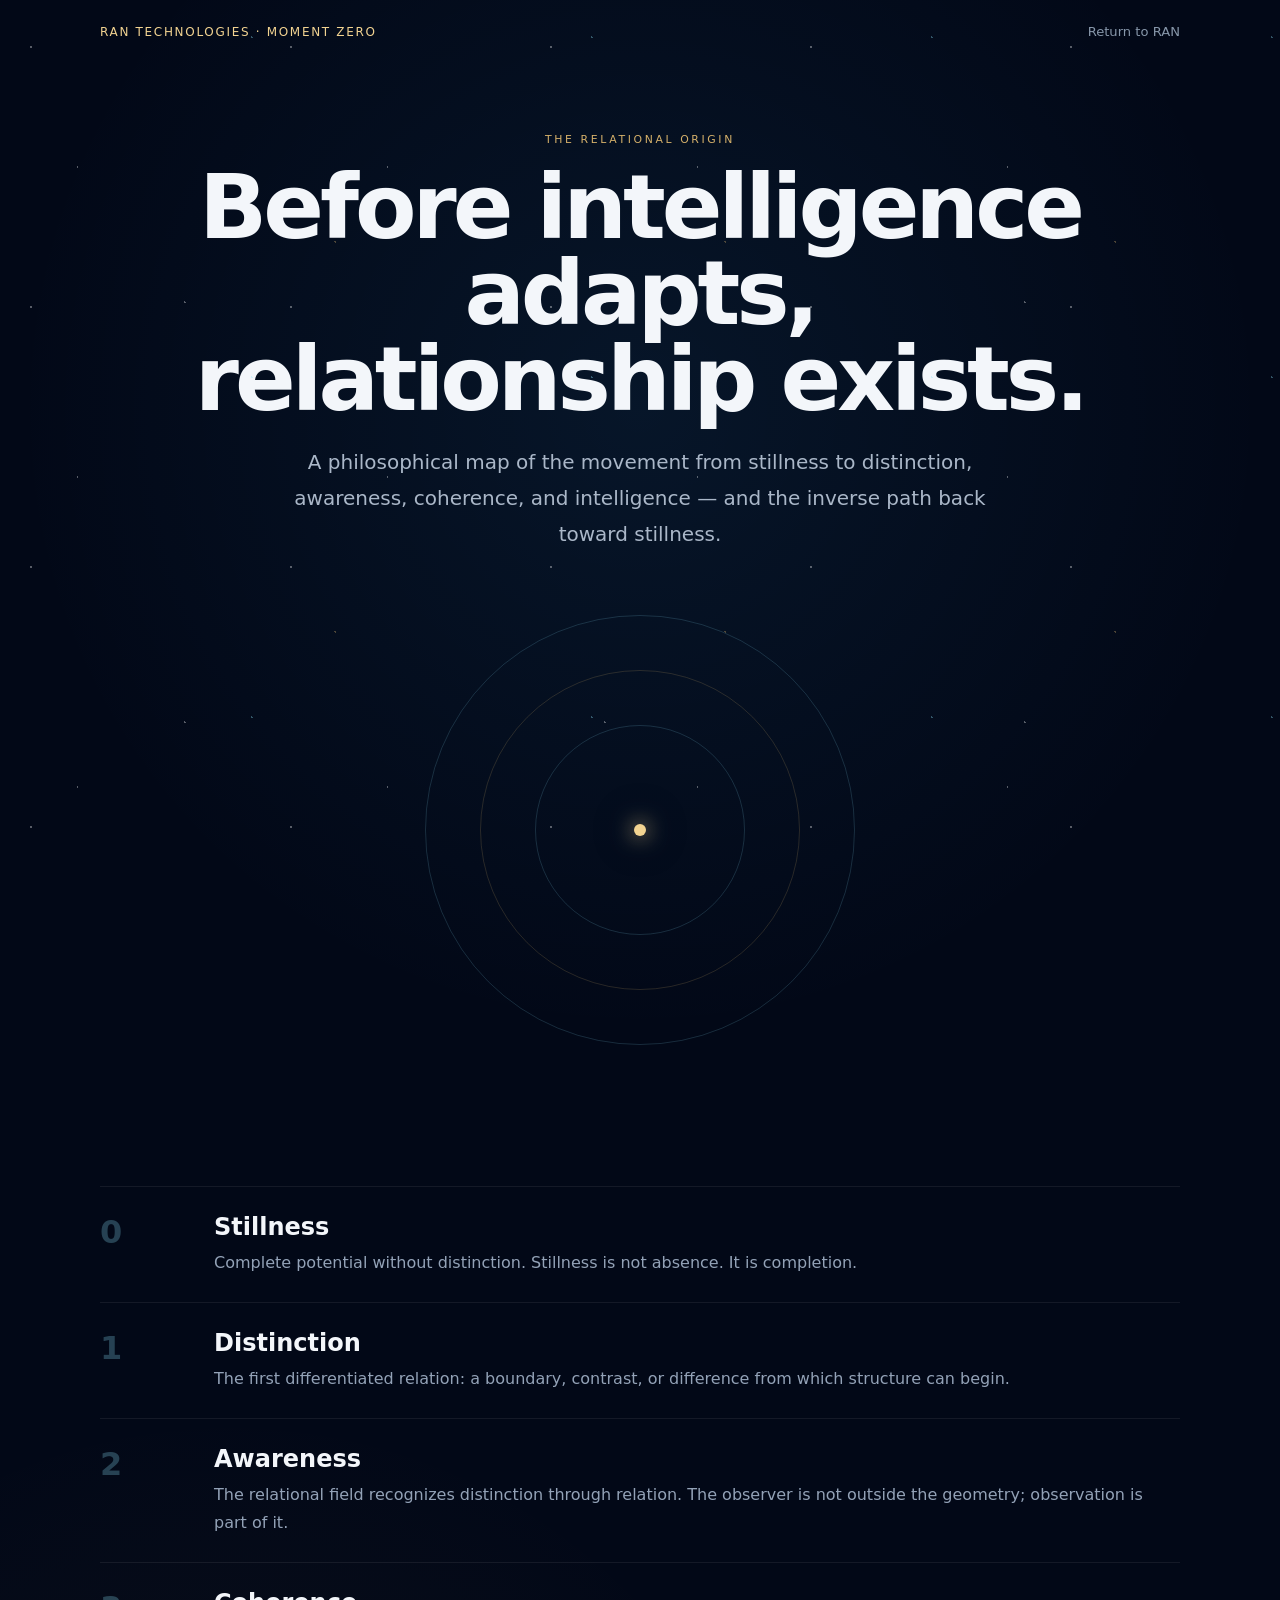
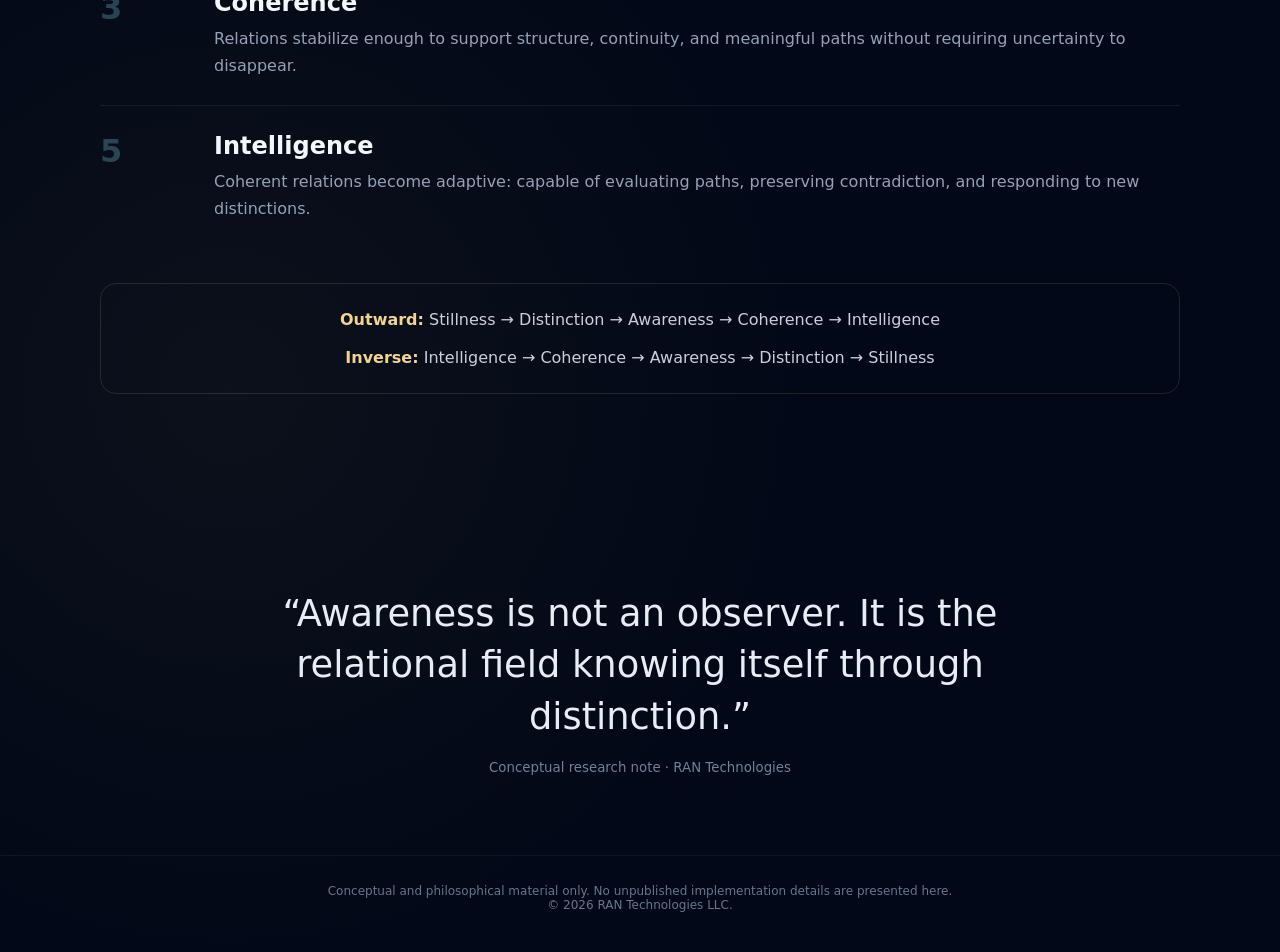
==== relational-origin.html @ 59e43787 "Add files via upload" ====
<!doctype html>
<html lang="en">
<head>
<meta charset="utf-8">
<meta name="viewport" content="width=device-width,initial-scale=1">
<title>The Relational Origin — RAN Technologies</title>
<meta name="robots" content="noindex,nofollow">
<style>
:root{--bg:#020817;--panel:#071122;--blue:#3fb7ff;--blue2:#8fe6ff;--gold:#d5b06a;--gold2:#f2d391;--text:#f3f6fa;--muted:#93a2b7}
*{box-sizing:border-box}html{scroll-behavior:smooth}body{margin:0;background:
radial-gradient(circle at 50% 16%,rgba(63,183,255,.08),transparent 28%),
radial-gradient(circle at 18% 78%,rgba(213,176,106,.05),transparent 26%),
#020817;color:var(--text);font-family:Inter,ui-sans-serif,system-ui,-apple-system,Segoe UI,sans-serif}
body:before{content:"";position:fixed;inset:0;pointer-events:none;opacity:.34;background-image:
radial-gradient(circle at 12% 18%,#fff 0 1px,transparent 1px),
radial-gradient(circle at 74% 11%,#8fe6ff 0 1px,transparent 1px),
radial-gradient(circle at 44% 72%,#fff 0 1px,transparent 1px),
radial-gradient(circle at 86% 62%,#d5b06a 0 1px,transparent 1px),
radial-gradient(circle at 25% 54%,#fff 0 1px,transparent 1px);background-size:260px 260px,340px 340px,420px 420px,390px 390px,310px 310px}
.wrap{width:min(1080px,calc(100% - 36px));margin:auto}.top{padding:24px 0;display:flex;justify-content:space-between;align-items:center}.brand{font-size:.75rem;letter-spacing:.14em;color:var(--gold2);text-transform:uppercase}.back{color:#8797aa;text-decoration:none;font-size:.82rem}.back:hover{color:#fff}
.hero{min-height:66vh;display:grid;place-items:center;text-align:center;padding:70px 0 46px}.eyebrow{text-transform:uppercase;letter-spacing:.24em;font-size:.68rem;color:var(--gold)}h1{font-size:clamp(2.8rem,7vw,6.2rem);line-height:.96;margin:18px 0 22px;letter-spacing:-.045em}.lead{max-width:710px;margin:auto;color:#aab7c8;font-size:clamp(1rem,1.8vw,1.25rem);line-height:1.8}
.origin-field{width:min(500px,82vw);aspect-ratio:1;margin:28px auto 10px;position:relative}.ring{position:absolute;border-radius:50%;left:50%;top:50%;transform:translate(-50%,-50%);border:1px solid rgba(143,230,255,.16)}.r1{width:86%;height:86%}.r2{width:64%;height:64%;border-color:rgba(213,176,106,.18)}.r3{width:42%;height:42%}.still{position:absolute;width:12px;height:12px;background:var(--gold2);border-radius:50%;left:calc(50% - 6px);top:calc(50% - 6px);box-shadow:0 0 20px var(--gold2),0 0 70px rgba(213,176,106,.35)}
.moments{padding:50px 0 80px}.moment{display:grid;grid-template-columns:90px 1fr;gap:24px;padding:26px 0;border-top:1px solid rgba(255,255,255,.07)}.moment .n{font-size:2rem;color:rgba(143,230,255,.26);font-weight:700}.moment h2{margin:0 0 8px;font-size:1.5rem}.moment p{margin:0;color:var(--muted);line-height:1.7}.inverse{margin:34px 0;padding:26px;border:1px solid rgba(213,176,106,.16);border-radius:16px;text-align:center;color:#c8d1dc}.inverse strong{color:var(--gold2)}
.quote{padding:80px 0;text-align:center}.quote p{font-size:clamp(1.35rem,3vw,2.3rem);line-height:1.4;max-width:820px;margin:0 auto;color:#e7edf5}.quote small{display:block;margin-top:18px;color:#708198}
footer{padding:28px 0 40px;color:#66778c;font-size:.75rem;text-align:center;border-top:1px solid rgba(255,255,255,.05)}
@media(max-width:620px){.moment{grid-template-columns:52px 1fr}.moment .n{font-size:1.45rem}}
</style>
</head>
<body>
<div class="wrap top"><div class="brand">RAN Technologies · Moment Zero</div><a class="back" href="index.html">Return to RAN</a></div>
<main>
<section class="hero"><div class="wrap"><div class="eyebrow">The Relational Origin</div><h1>Before intelligence adapts,<br>relationship exists.</h1><p class="lead">A philosophical map of the movement from stillness to distinction, awareness, coherence, and intelligence — and the inverse path back toward stillness.</p><div class="origin-field"><div class="ring r1"></div><div class="ring r2"></div><div class="ring r3"></div><div class="still"></div></div></div></section>
<section class="moments"><div class="wrap">
<div class="moment"><div class="n">0</div><div><h2>Stillness</h2><p>Complete potential without distinction. Stillness is not absence. It is completion.</p></div></div>
<div class="moment"><div class="n">1</div><div><h2>Distinction</h2><p>The first differentiated relation: a boundary, contrast, or difference from which structure can begin.</p></div></div>
<div class="moment"><div class="n">2</div><div><h2>Awareness</h2><p>The relational field recognizes distinction through relation. The observer is not outside the geometry; observation is part of it.</p></div></div>
<div class="moment"><div class="n">3</div><div><h2>Coherence</h2><p>Relations stabilize enough to support structure, continuity, and meaningful paths without requiring uncertainty to disappear.</p></div></div>
<div class="moment"><div class="n">5</div><div><h2>Intelligence</h2><p>Coherent relations become adaptive: capable of evaluating paths, preserving contradiction, and responding to new distinctions.</p></div></div>
<div class="inverse"><strong>Outward:</strong> Stillness → Distinction → Awareness → Coherence → Intelligence<br><br><strong>Inverse:</strong> Intelligence → Coherence → Awareness → Distinction → Stillness</div>
</div></section>
<section class="quote"><div class="wrap"><p>“Awareness is not an observer. It is the relational field knowing itself through distinction.”</p><small>Conceptual research note · RAN Technologies</small></div></section>
</main>
<footer><div class="wrap">Conceptual and philosophical material only. No unpublished implementation details are presented here.<br>© 2026 RAN Technologies LLC.</div></footer>
</body></html>
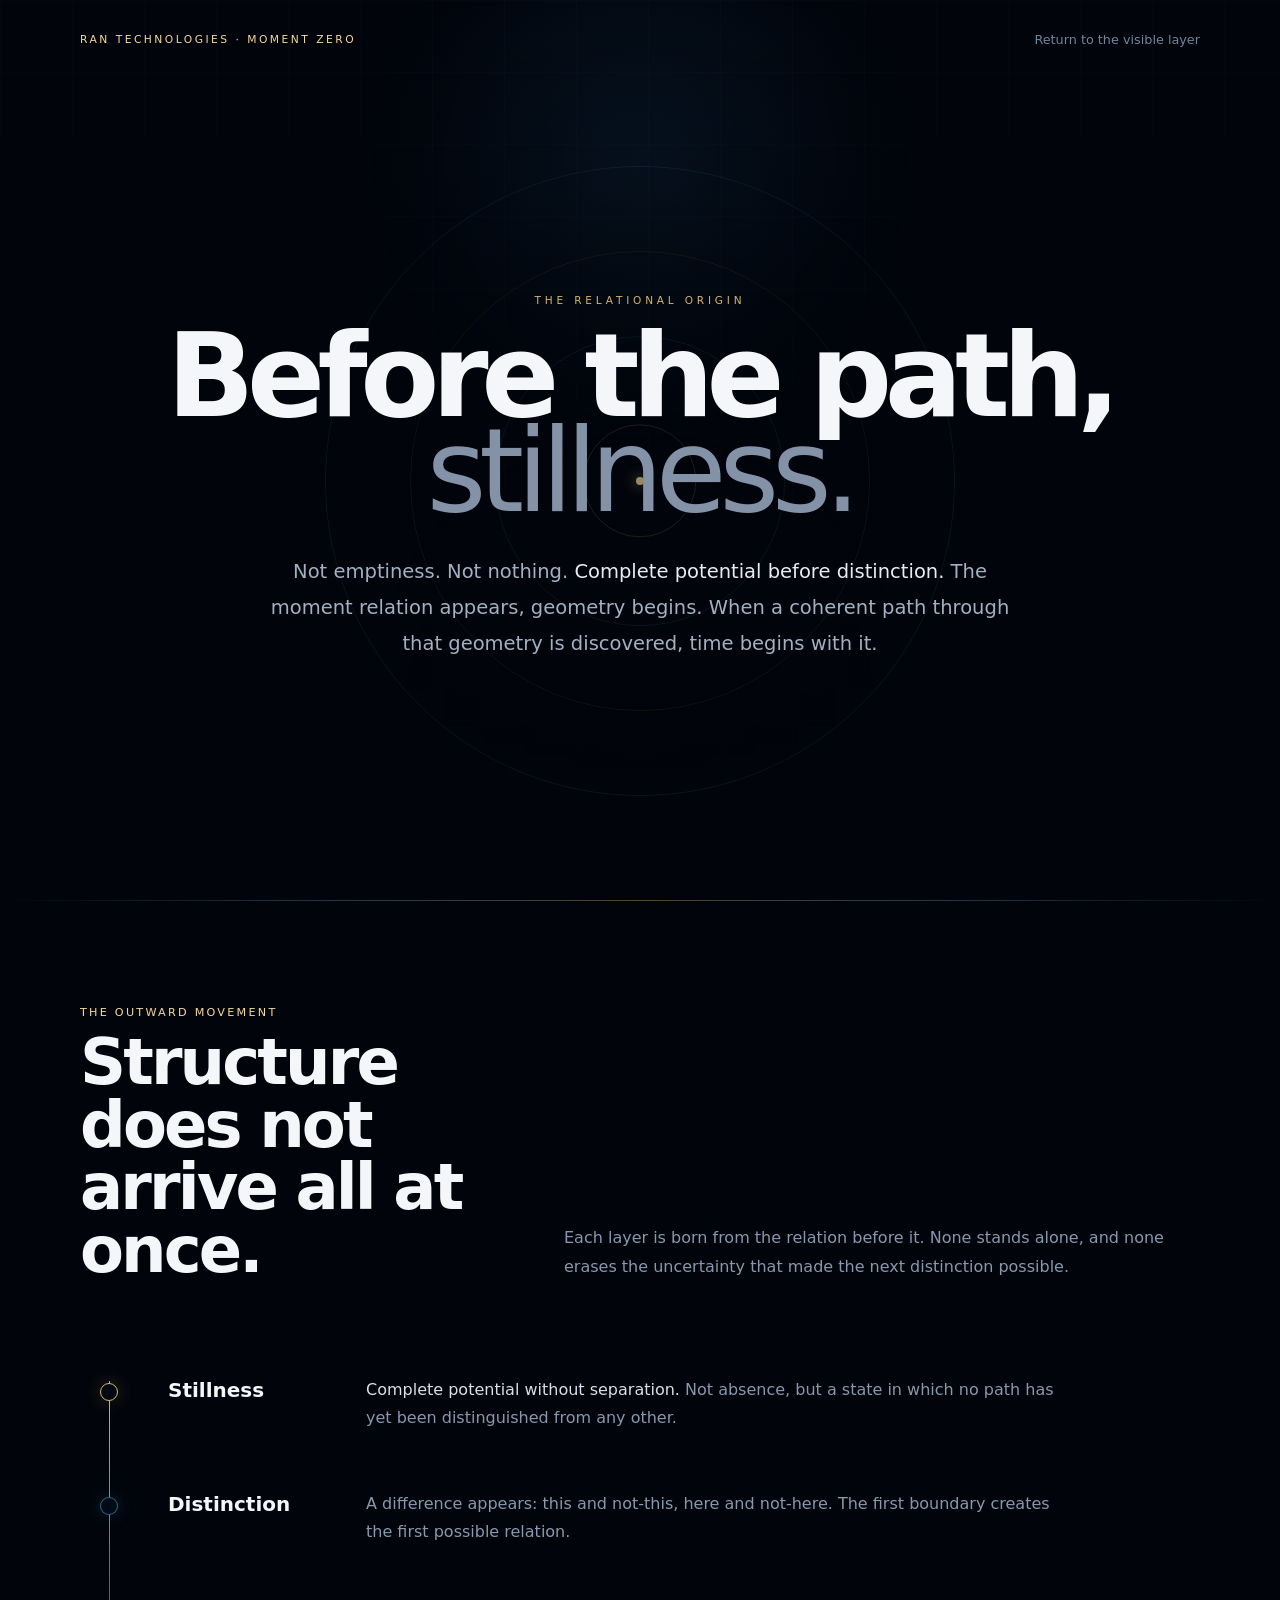
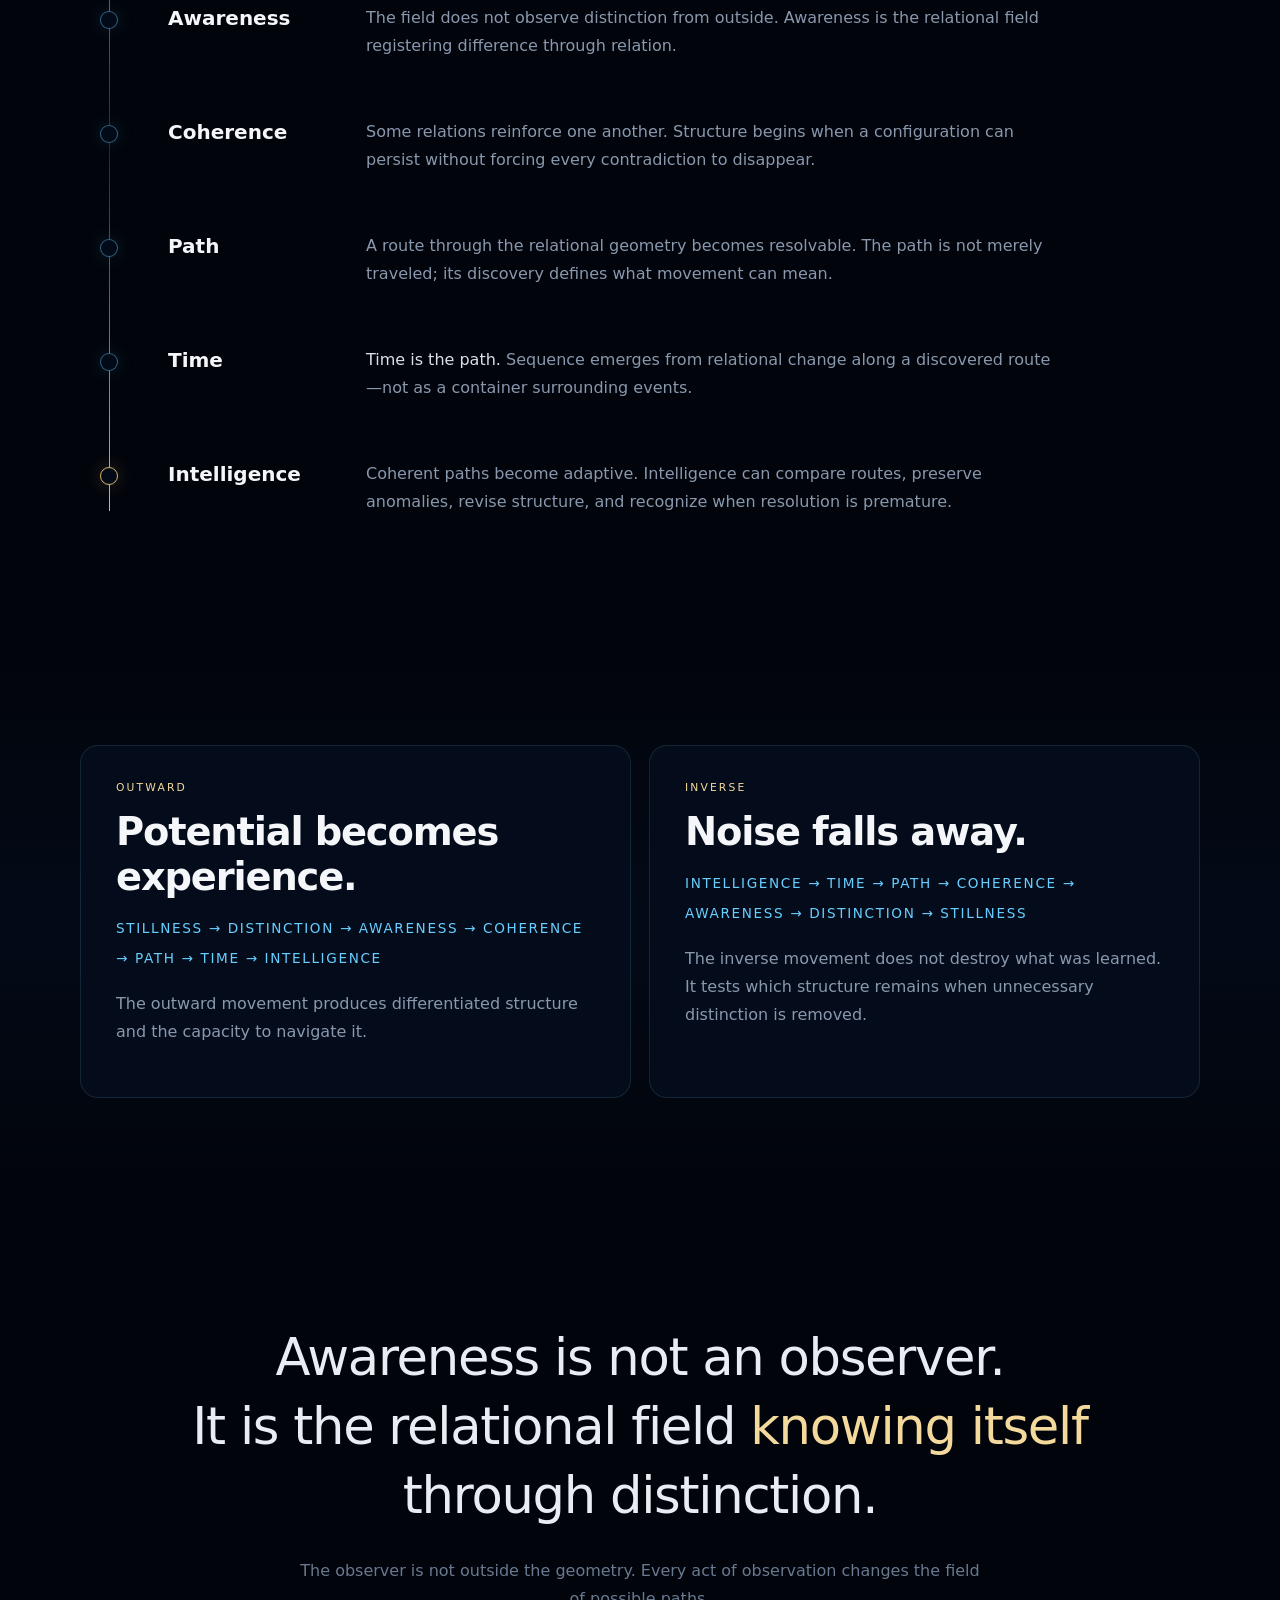
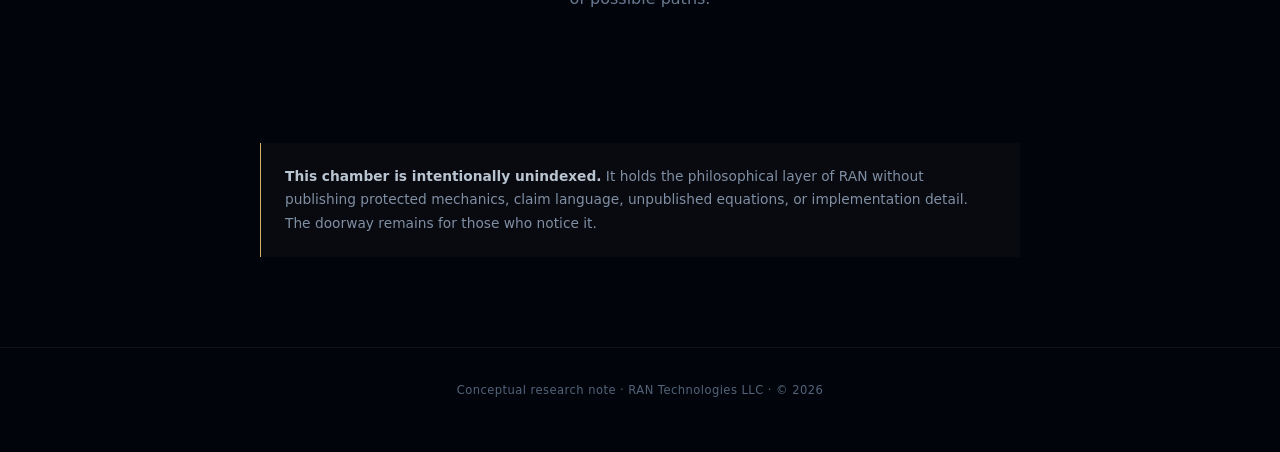
==== commit 2b745114: "Refactor site assets and rebuild hidden origin page" ====
--- a/relational-origin.html
+++ b/relational-origin.html
@@ -1,44 +1,60 @@
 <!doctype html>
 <html lang="en">
 <head>
-<meta charset="utf-8">
-<meta name="viewport" content="width=device-width,initial-scale=1">
-<title>The Relational Origin — RAN Technologies</title>
-<meta name="robots" content="noindex,nofollow">
-<style>
-:root{--bg:#020817;--panel:#071122;--blue:#3fb7ff;--blue2:#8fe6ff;--gold:#d5b06a;--gold2:#f2d391;--text:#f3f6fa;--muted:#93a2b7}
-*{box-sizing:border-box}html{scroll-behavior:smooth}body{margin:0;background:
-radial-gradient(circle at 50% 16%,rgba(63,183,255,.08),transparent 28%),
-radial-gradient(circle at 18% 78%,rgba(213,176,106,.05),transparent 26%),
-#020817;color:var(--text);font-family:Inter,ui-sans-serif,system-ui,-apple-system,Segoe UI,sans-serif}
-body:before{content:"";position:fixed;inset:0;pointer-events:none;opacity:.34;background-image:
-radial-gradient(circle at 12% 18%,#fff 0 1px,transparent 1px),
-radial-gradient(circle at 74% 11%,#8fe6ff 0 1px,transparent 1px),
-radial-gradient(circle at 44% 72%,#fff 0 1px,transparent 1px),
-radial-gradient(circle at 86% 62%,#d5b06a 0 1px,transparent 1px),
-radial-gradient(circle at 25% 54%,#fff 0 1px,transparent 1px);background-size:260px 260px,340px 340px,420px 420px,390px 390px,310px 310px}
-.wrap{width:min(1080px,calc(100% - 36px));margin:auto}.top{padding:24px 0;display:flex;justify-content:space-between;align-items:center}.brand{font-size:.75rem;letter-spacing:.14em;color:var(--gold2);text-transform:uppercase}.back{color:#8797aa;text-decoration:none;font-size:.82rem}.back:hover{color:#fff}
-.hero{min-height:66vh;display:grid;place-items:center;text-align:center;padding:70px 0 46px}.eyebrow{text-transform:uppercase;letter-spacing:.24em;font-size:.68rem;color:var(--gold)}h1{font-size:clamp(2.8rem,7vw,6.2rem);line-height:.96;margin:18px 0 22px;letter-spacing:-.045em}.lead{max-width:710px;margin:auto;color:#aab7c8;font-size:clamp(1rem,1.8vw,1.25rem);line-height:1.8}
-.origin-field{width:min(500px,82vw);aspect-ratio:1;margin:28px auto 10px;position:relative}.ring{position:absolute;border-radius:50%;left:50%;top:50%;transform:translate(-50%,-50%);border:1px solid rgba(143,230,255,.16)}.r1{width:86%;height:86%}.r2{width:64%;height:64%;border-color:rgba(213,176,106,.18)}.r3{width:42%;height:42%}.still{position:absolute;width:12px;height:12px;background:var(--gold2);border-radius:50%;left:calc(50% - 6px);top:calc(50% - 6px);box-shadow:0 0 20px var(--gold2),0 0 70px rgba(213,176,106,.35)}
-.moments{padding:50px 0 80px}.moment{display:grid;grid-template-columns:90px 1fr;gap:24px;padding:26px 0;border-top:1px solid rgba(255,255,255,.07)}.moment .n{font-size:2rem;color:rgba(143,230,255,.26);font-weight:700}.moment h2{margin:0 0 8px;font-size:1.5rem}.moment p{margin:0;color:var(--muted);line-height:1.7}.inverse{margin:34px 0;padding:26px;border:1px solid rgba(213,176,106,.16);border-radius:16px;text-align:center;color:#c8d1dc}.inverse strong{color:var(--gold2)}
-.quote{padding:80px 0;text-align:center}.quote p{font-size:clamp(1.35rem,3vw,2.3rem);line-height:1.4;max-width:820px;margin:0 auto;color:#e7edf5}.quote small{display:block;margin-top:18px;color:#708198}
-footer{padding:28px 0 40px;color:#66778c;font-size:.75rem;text-align:center;border-top:1px solid rgba(255,255,255,.05)}
-@media(max-width:620px){.moment{grid-template-columns:52px 1fr}.moment .n{font-size:1.45rem}}
-</style>
+  <meta charset="utf-8">
+  <meta name="viewport" content="width=device-width,initial-scale=1">
+  <title>Moment Zero — The Relational Origin</title>
+  <meta name="description" content="A private conceptual chamber tracing the movement from stillness through distinction, awareness, coherence, path, time, and intelligence.">
+  <meta name="robots" content="noindex,nofollow,noarchive">
+  <meta name="theme-color" content="#01040b">
+  <link rel="canonical" href="https://ran-technologies.com/relational-origin.html">
+  <link rel="icon" type="image/png" sizes="32x32" href="favicon-32.png">
+  <link rel="icon" type="image/png" sizes="16x16" href="favicon-16.png">
+  <link rel="icon" href="favicon.ico" sizes="any">
+  <style>
+    :root{--void:#01040b;--deep:#030a17;--panel:rgba(6,15,31,.72);--blue:#68cfff;--pale:#b8edff;--gold:#d7b36a;--gold2:#f4d99c;--ink:#f4f6f9;--muted:#8998ad;--line:rgba(116,211,255,.13)}
+    *{box-sizing:border-box}html{scroll-behavior:smooth}body{margin:0;background:var(--void);color:var(--ink);font-family:Inter,ui-sans-serif,system-ui,-apple-system,"Segoe UI",sans-serif;overflow-x:hidden}
+    body:before{content:"";position:fixed;inset:0;pointer-events:none;background:radial-gradient(circle at 50% 18%,rgba(71,181,255,.09),transparent 28%),radial-gradient(circle at 50% 78%,rgba(215,179,106,.035),transparent 34%),linear-gradient(rgba(255,255,255,.012) 1px,transparent 1px),linear-gradient(90deg,rgba(255,255,255,.012) 1px,transparent 1px);background-size:auto,auto,72px 72px,72px 72px;mask-image:linear-gradient(to bottom,#000,transparent 92%)}
+    a{color:inherit}.shell{width:min(1120px,calc(100% - 38px));margin:auto}.top{height:78px;display:flex;align-items:center;justify-content:space-between;position:relative;z-index:3}.sigil{font-size:.67rem;letter-spacing:.23em;text-transform:uppercase;color:var(--gold2)}.return{text-decoration:none;color:#74859b;font-size:.8rem}.return:hover,.return:focus-visible{color:#fff}
+    .hero{min-height:calc(100vh - 78px);display:grid;place-items:center;text-align:center;position:relative}.hero-inner{position:relative;z-index:2;padding:68px 0 90px}.kicker{font-size:.66rem;letter-spacing:.36em;text-transform:uppercase;color:var(--gold);margin-bottom:23px}.hero h1{font-size:clamp(3.4rem,9vw,8.8rem);line-height:.83;letter-spacing:-.065em;margin:0}.hero h1 span{display:block;color:#8392a7;font-weight:300}.thesis{max-width:760px;margin:34px auto 0;color:#a3b0c1;font-size:clamp(1rem,1.7vw,1.22rem);line-height:1.85}.thesis strong{color:#e8edf3;font-weight:500}
+    .field{width:min(630px,86vw);aspect-ratio:1;position:absolute;left:50%;top:49%;transform:translate(-50%,-50%);opacity:.62;z-index:0}.ring{position:absolute;left:50%;top:50%;transform:translate(-50%,-50%);border:1px solid var(--line);border-radius:50%}.r1{width:100%;height:100%}.r2{width:73%;height:73%;border-color:rgba(215,179,106,.13)}.r3{width:46%;height:46%}.r4{width:18%;height:18%;border-color:rgba(215,179,106,.24)}.origin{position:absolute;width:8px;height:8px;border-radius:50%;left:calc(50% - 4px);top:calc(50% - 4px);background:var(--gold2);box-shadow:0 0 15px var(--gold2),0 0 55px rgba(215,179,106,.45)}
+    .threshold{height:1px;background:linear-gradient(90deg,transparent,rgba(104,207,255,.25),rgba(215,179,106,.38),rgba(104,207,255,.25),transparent)}
+    .sequence{padding:105px 0}.sequence-head{display:grid;grid-template-columns:.8fr 1.2fr;gap:60px;margin-bottom:65px}.eyebrow{color:var(--gold2);font-size:.7rem;letter-spacing:.2em;text-transform:uppercase}.sequence-head h2{font-size:clamp(2rem,5vw,4.4rem);letter-spacing:-.045em;line-height:.98;margin:12px 0 0}.sequence-head p{color:var(--muted);line-height:1.85;margin:0;align-self:end}
+    .moments{position:relative}.moments:before{content:"";position:absolute;left:29px;top:34px;bottom:34px;width:1px;background:linear-gradient(var(--gold),rgba(104,207,255,.2),var(--gold))}.moment{display:grid;grid-template-columns:60px 170px 1fr;gap:28px;padding:29px 0;position:relative}.number{width:18px;height:18px;border:1px solid rgba(104,207,255,.45);background:var(--deep);border-radius:50%;margin:7px 0 0 20px;box-shadow:0 0 18px rgba(104,207,255,.17);position:relative;z-index:1}.moment:first-child .number,.moment:last-child .number{border-color:var(--gold);box-shadow:0 0 18px rgba(215,179,106,.24)}.moment h3{font-size:1.25rem;margin:0;padding-top:2px}.moment p{margin:0;color:var(--muted);line-height:1.75;max-width:700px}.moment p strong{color:#d8e0ea;font-weight:500}
+    .path{padding:95px 0;background:linear-gradient(180deg,transparent,rgba(4,13,29,.68),transparent)}.path-grid{display:grid;grid-template-columns:1fr 1fr;gap:18px}.path-card{padding:35px;border:1px solid var(--line);border-radius:18px;background:var(--panel)}.path-card .label{font-size:.67rem;letter-spacing:.2em;text-transform:uppercase;color:var(--gold2)}.path-card h3{font-size:clamp(1.5rem,3vw,2.6rem);margin:15px 0;letter-spacing:-.03em}.path-card p{color:var(--muted);line-height:1.75}.arrow{color:var(--blue);letter-spacing:.12em;font-size:.85rem;line-height:2.2}
+    .centerpiece{padding:130px 0;text-align:center}.centerpiece blockquote{margin:0 auto;max-width:900px;font-size:clamp(1.65rem,4vw,3.5rem);line-height:1.35;letter-spacing:-.025em;color:#e9edf3}.centerpiece blockquote em{font-style:normal;color:var(--gold2)}.centerpiece p{color:#687990;margin:27px auto 0;max-width:680px;line-height:1.75}
+    .private-note{margin:0 auto 90px;padding:22px 24px;max-width:760px;border-left:1px solid var(--gold);background:rgba(215,179,106,.035);color:#7f8fa4;line-height:1.7;font-size:.86rem}.private-note strong{color:#b9c4d1}
+    footer{padding:35px 0 55px;border-top:1px solid rgba(255,255,255,.05);color:#53647a;text-align:center;font-size:.72rem;letter-spacing:.04em}
+    @media(max-width:760px){.sequence-head,.path-grid{grid-template-columns:1fr}.sequence-head{gap:20px}.moment{grid-template-columns:48px 1fr;gap:16px}.moment p{grid-column:2}.moments:before{left:23px}.number{margin-left:14px}.path-card{padding:25px}.hero h1{line-height:.9}}
+  </style>
 </head>
 <body>
-<div class="wrap top"><div class="brand">RAN Technologies · Moment Zero</div><a class="back" href="index.html">Return to RAN</a></div>
-<main>
-<section class="hero"><div class="wrap"><div class="eyebrow">The Relational Origin</div><h1>Before intelligence adapts,<br>relationship exists.</h1><p class="lead">A philosophical map of the movement from stillness to distinction, awareness, coherence, and intelligence — and the inverse path back toward stillness.</p><div class="origin-field"><div class="ring r1"></div><div class="ring r2"></div><div class="ring r3"></div><div class="still"></div></div></div></section>
-<section class="moments"><div class="wrap">
-<div class="moment"><div class="n">0</div><div><h2>Stillness</h2><p>Complete potential without distinction. Stillness is not absence. It is completion.</p></div></div>
-<div class="moment"><div class="n">1</div><div><h2>Distinction</h2><p>The first differentiated relation: a boundary, contrast, or difference from which structure can begin.</p></div></div>
-<div class="moment"><div class="n">2</div><div><h2>Awareness</h2><p>The relational field recognizes distinction through relation. The observer is not outside the geometry; observation is part of it.</p></div></div>
-<div class="moment"><div class="n">3</div><div><h2>Coherence</h2><p>Relations stabilize enough to support structure, continuity, and meaningful paths without requiring uncertainty to disappear.</p></div></div>
-<div class="moment"><div class="n">5</div><div><h2>Intelligence</h2><p>Coherent relations become adaptive: capable of evaluating paths, preserving contradiction, and responding to new distinctions.</p></div></div>
-<div class="inverse"><strong>Outward:</strong> Stillness → Distinction → Awareness → Coherence → Intelligence<br><br><strong>Inverse:</strong> Intelligence → Coherence → Awareness → Distinction → Stillness</div>
-</div></section>
-<section class="quote"><div class="wrap"><p>“Awareness is not an observer. It is the relational field knowing itself through distinction.”</p><small>Conceptual research note · RAN Technologies</small></div></section>
-</main>
-<footer><div class="wrap">Conceptual and philosophical material only. No unpublished implementation details are presented here.<br>© 2026 RAN Technologies LLC.</div></footer>
-</body></html>+  <div class="shell top"><div class="sigil">RAN Technologies · Moment Zero</div><a class="return" href="index.html">Return to the visible layer</a></div>
+  <main>
+    <section class="hero">
+      <div class="field" aria-hidden="true"><div class="ring r1"></div><div class="ring r2"></div><div class="ring r3"></div><div class="ring r4"></div><div class="origin"></div></div>
+      <div class="shell hero-inner"><div class="kicker">The relational origin</div><h1>Before the path,<span>stillness.</span></h1><p class="thesis">Not emptiness. Not nothing. <strong>Complete potential before distinction.</strong> The moment relation appears, geometry begins. When a coherent path through that geometry is discovered, time begins with it.</p></div>
+    </section>
+    <div class="threshold"></div>
+    <section class="sequence"><div class="shell">
+      <div class="sequence-head"><div><div class="eyebrow">The outward movement</div><h2>Structure does not arrive all at once.</h2></div><p>Each layer is born from the relation before it. None stands alone, and none erases the uncertainty that made the next distinction possible.</p></div>
+      <div class="moments">
+        <article class="moment"><div class="number"></div><h3>Stillness</h3><p><strong>Complete potential without separation.</strong> Not absence, but a state in which no path has yet been distinguished from any other.</p></article>
+        <article class="moment"><div class="number"></div><h3>Distinction</h3><p>A difference appears: this and not-this, here and not-here. The first boundary creates the first possible relation.</p></article>
+        <article class="moment"><div class="number"></div><h3>Awareness</h3><p>The field does not observe distinction from outside. Awareness is the relational field registering difference through relation.</p></article>
+        <article class="moment"><div class="number"></div><h3>Coherence</h3><p>Some relations reinforce one another. Structure begins when a configuration can persist without forcing every contradiction to disappear.</p></article>
+        <article class="moment"><div class="number"></div><h3>Path</h3><p>A route through the relational geometry becomes resolvable. The path is not merely traveled; its discovery defines what movement can mean.</p></article>
+        <article class="moment"><div class="number"></div><h3>Time</h3><p><strong>Time is the path.</strong> Sequence emerges from relational change along a discovered route—not as a container surrounding events.</p></article>
+        <article class="moment"><div class="number"></div><h3>Intelligence</h3><p>Coherent paths become adaptive. Intelligence can compare routes, preserve anomalies, revise structure, and recognize when resolution is premature.</p></article>
+      </div>
+    </div></section>
+    <section class="path"><div class="shell path-grid">
+      <article class="path-card"><div class="label">Outward</div><h3>Potential becomes experience.</h3><div class="arrow">STILLNESS → DISTINCTION → AWARENESS → COHERENCE → PATH → TIME → INTELLIGENCE</div><p>The outward movement produces differentiated structure and the capacity to navigate it.</p></article>
+      <article class="path-card"><div class="label">Inverse</div><h3>Noise falls away.</h3><div class="arrow">INTELLIGENCE → TIME → PATH → COHERENCE → AWARENESS → DISTINCTION → STILLNESS</div><p>The inverse movement does not destroy what was learned. It tests which structure remains when unnecessary distinction is removed.</p></article>
+    </div></section>
+    <section class="centerpiece"><div class="shell"><blockquote>Awareness is not an observer.<br>It is the relational field <em>knowing itself</em> through distinction.</blockquote><p>The observer is not outside the geometry. Every act of observation changes the field of possible paths.</p></div></section>
+    <aside class="private-note"><strong>This chamber is intentionally unindexed.</strong> It holds the philosophical layer of RAN without publishing protected mechanics, claim language, unpublished equations, or implementation detail. The doorway remains for those who notice it.</aside>
+  </main>
+  <footer><div class="shell">Conceptual research note · RAN Technologies LLC · © 2026</div></footer>
+</body>
+</html>
